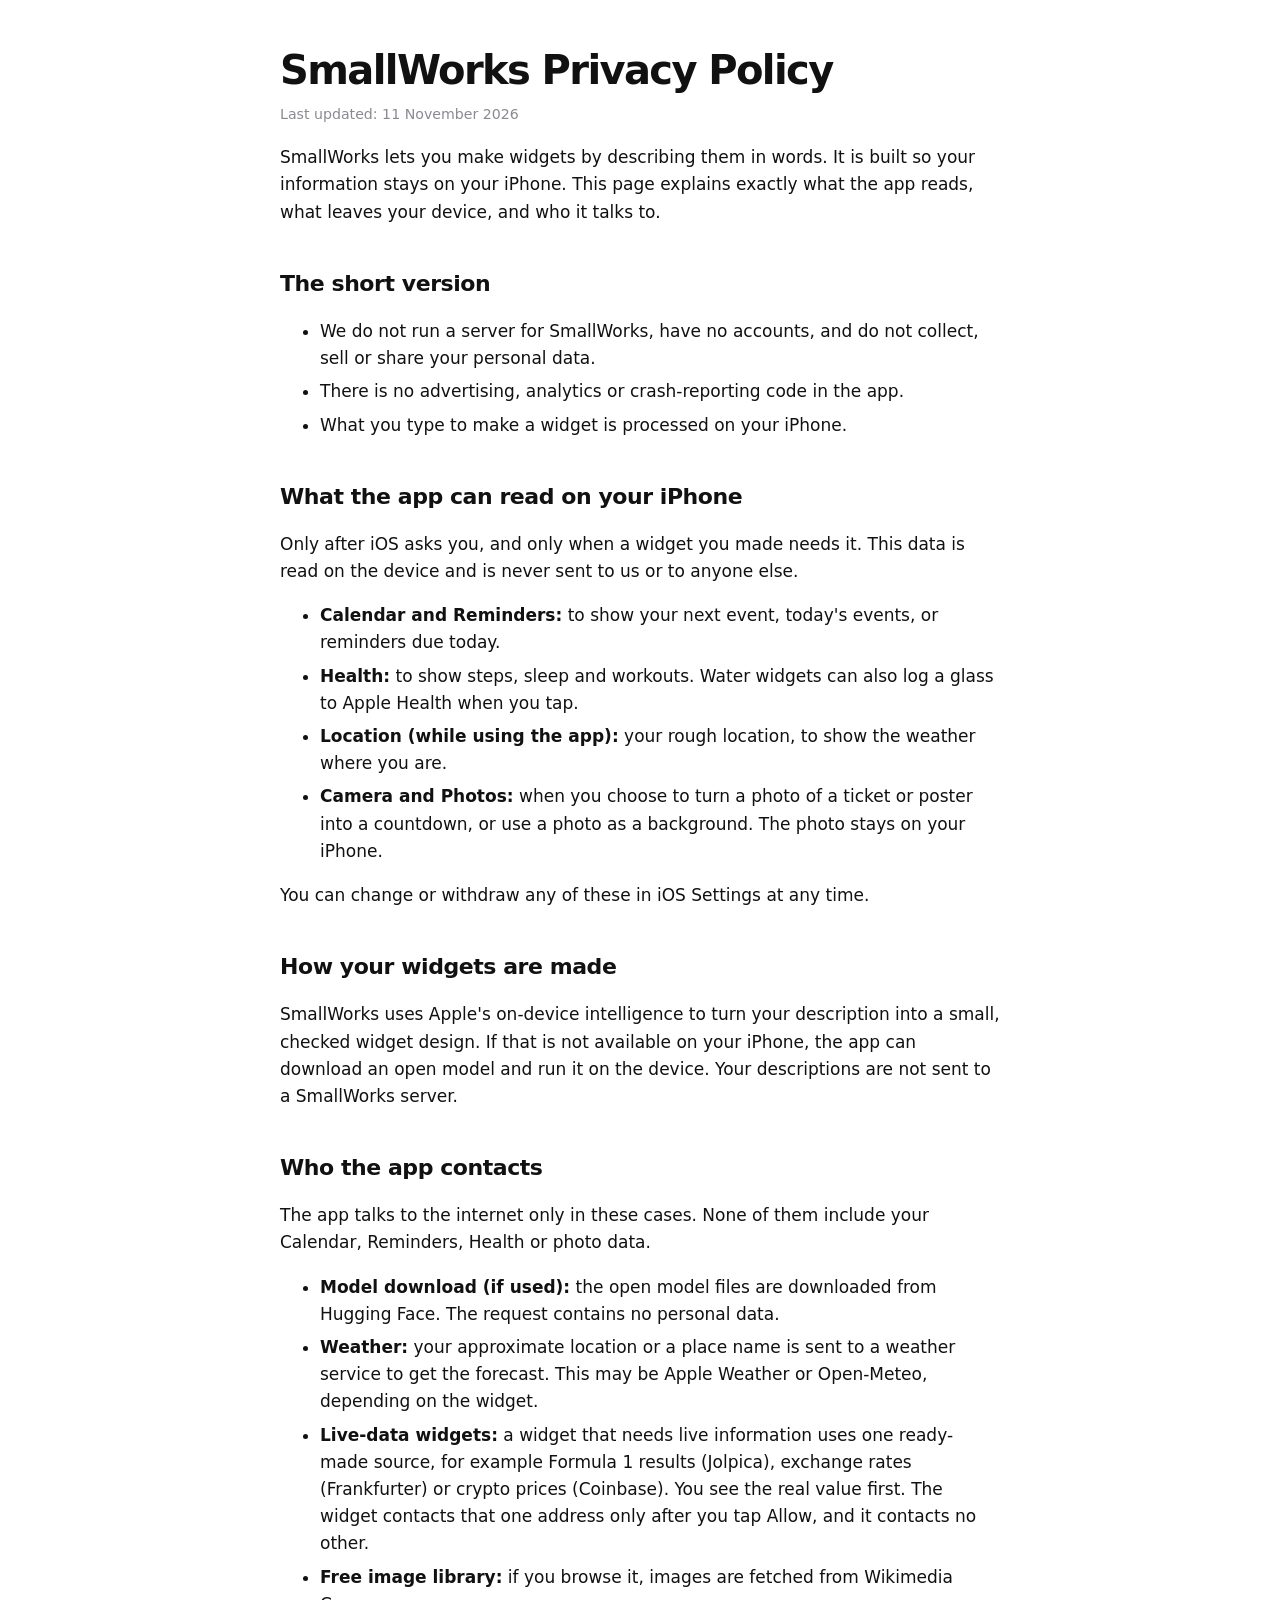
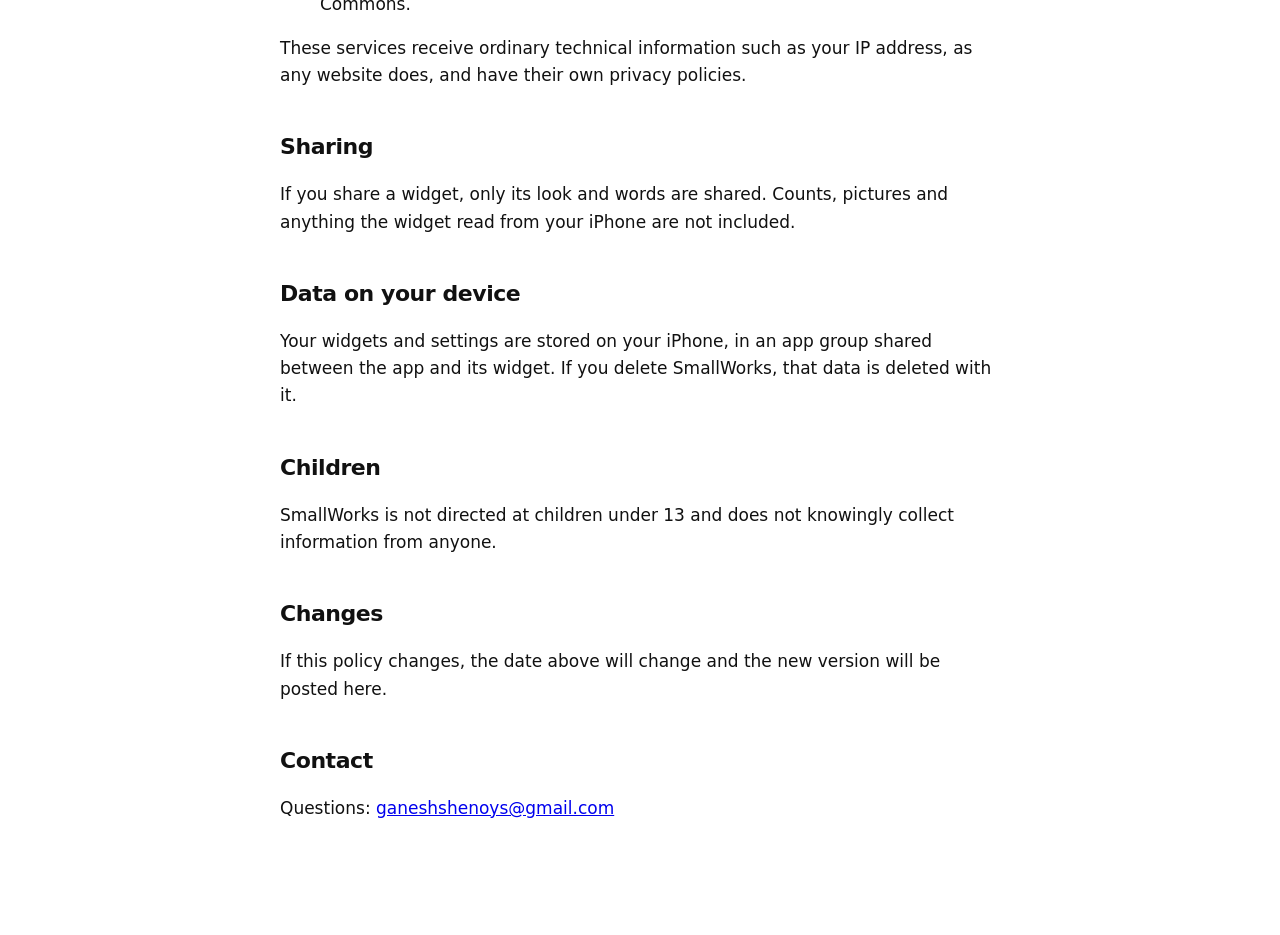
==== privacy.html @ 0c67b877 "Add SmallWorks privacy and support pages" ====
<!DOCTYPE html><html lang="en"><head><meta charset="utf-8"><meta name="viewport" content="width=device-width,initial-scale=1"><title>SmallWorks Privacy Policy</title><link rel="stylesheet" href="style.css"></head><body>
<h1>SmallWorks Privacy Policy</h1><small>Last updated: 11 November 2026</small>

<p>SmallWorks lets you make widgets by describing them in words. It is built so your information stays on your iPhone. This page explains exactly what the app reads, what leaves your device, and who it talks to.</p>

<h2>The short version</h2>
<ul><li>We do not run a server for SmallWorks, have no accounts, and do not collect, sell or share your personal data.</li>
<li>There is no advertising, analytics or crash-reporting code in the app.</li>
<li>What you type to make a widget is processed on your iPhone.</li></ul>

<h2>What the app can read on your iPhone</h2>
<p>Only after iOS asks you, and only when a widget you made needs it. This data is read on the device and is never sent to us or to anyone else.</p>
<ul><li><b>Calendar and Reminders:</b> to show your next event, today's events, or reminders due today.</li>
<li><b>Health:</b> to show steps, sleep and workouts. Water widgets can also log a glass to Apple Health when you tap.</li>
<li><b>Location (while using the app):</b> your rough location, to show the weather where you are.</li>
<li><b>Camera and Photos:</b> when you choose to turn a photo of a ticket or poster into a countdown, or use a photo as a background. The photo stays on your iPhone.</li></ul>
<p>You can change or withdraw any of these in iOS Settings at any time.</p>

<h2>How your widgets are made</h2>
<p>SmallWorks uses Apple's on-device intelligence to turn your description into a small, checked widget design. If that is not available on your iPhone, the app can download an open model and run it on the device. Your descriptions are not sent to a SmallWorks server.</p>

<h2>Who the app contacts</h2>
<p>The app talks to the internet only in these cases. None of them include your Calendar, Reminders, Health or photo data.</p>
<ul>
<li><b>Model download (if used):</b> the open model files are downloaded from Hugging Face. The request contains no personal data.</li>
<li><b>Weather:</b> your approximate location or a place name is sent to a weather service to get the forecast. This may be Apple Weather or Open-Meteo, depending on the widget.</li>
<li><b>Live-data widgets:</b> a widget that needs live information uses one ready-made source, for example Formula 1 results (Jolpica), exchange rates (Frankfurter) or crypto prices (Coinbase). You see the real value first. The widget contacts that one address only after you tap Allow, and it contacts no other.</li>
<li><b>Free image library:</b> if you browse it, images are fetched from Wikimedia Commons.</li></ul>
<p>These services receive ordinary technical information such as your IP address, as any website does, and have their own privacy policies.</p>

<h2>Sharing</h2>
<p>If you share a widget, only its look and words are shared. Counts, pictures and anything the widget read from your iPhone are not included.</p>

<h2>Data on your device</h2>
<p>Your widgets and settings are stored on your iPhone, in an app group shared between the app and its widget. If you delete SmallWorks, that data is deleted with it.</p>

<h2>Children</h2>
<p>SmallWorks is not directed at children under 13 and does not knowingly collect information from anyone.</p>

<h2>Changes</h2>
<p>If this policy changes, the date above will change and the new version will be posted here.</p>

<h2>Contact</h2>
<p>Questions: <a href="mailto:ganeshshenoys@gmail.com">ganeshshenoys@gmail.com</a></p>
</body></html>
---- style.css ----
:root{color-scheme:light dark}body{font:17px/1.6 -apple-system,"SF Pro Text",system-ui,sans-serif;max-width:720px;margin:0 auto;padding:48px 22px 96px;color:#111;background:#fff}
@media(prefers-color-scheme:dark){body{color:#eee;background:#0b0b0f}a{color:#7DBBFF}}
h1{font-size:40px;letter-spacing:-.04em;line-height:1.1;margin:0 0 8px}h2{font-size:22px;letter-spacing:-.02em;margin:40px 0 8px}small{color:#8a8a93}
li{margin:6px 0}code{background:rgba(127,127,127,.18);padding:1px 6px;border-radius:6px}
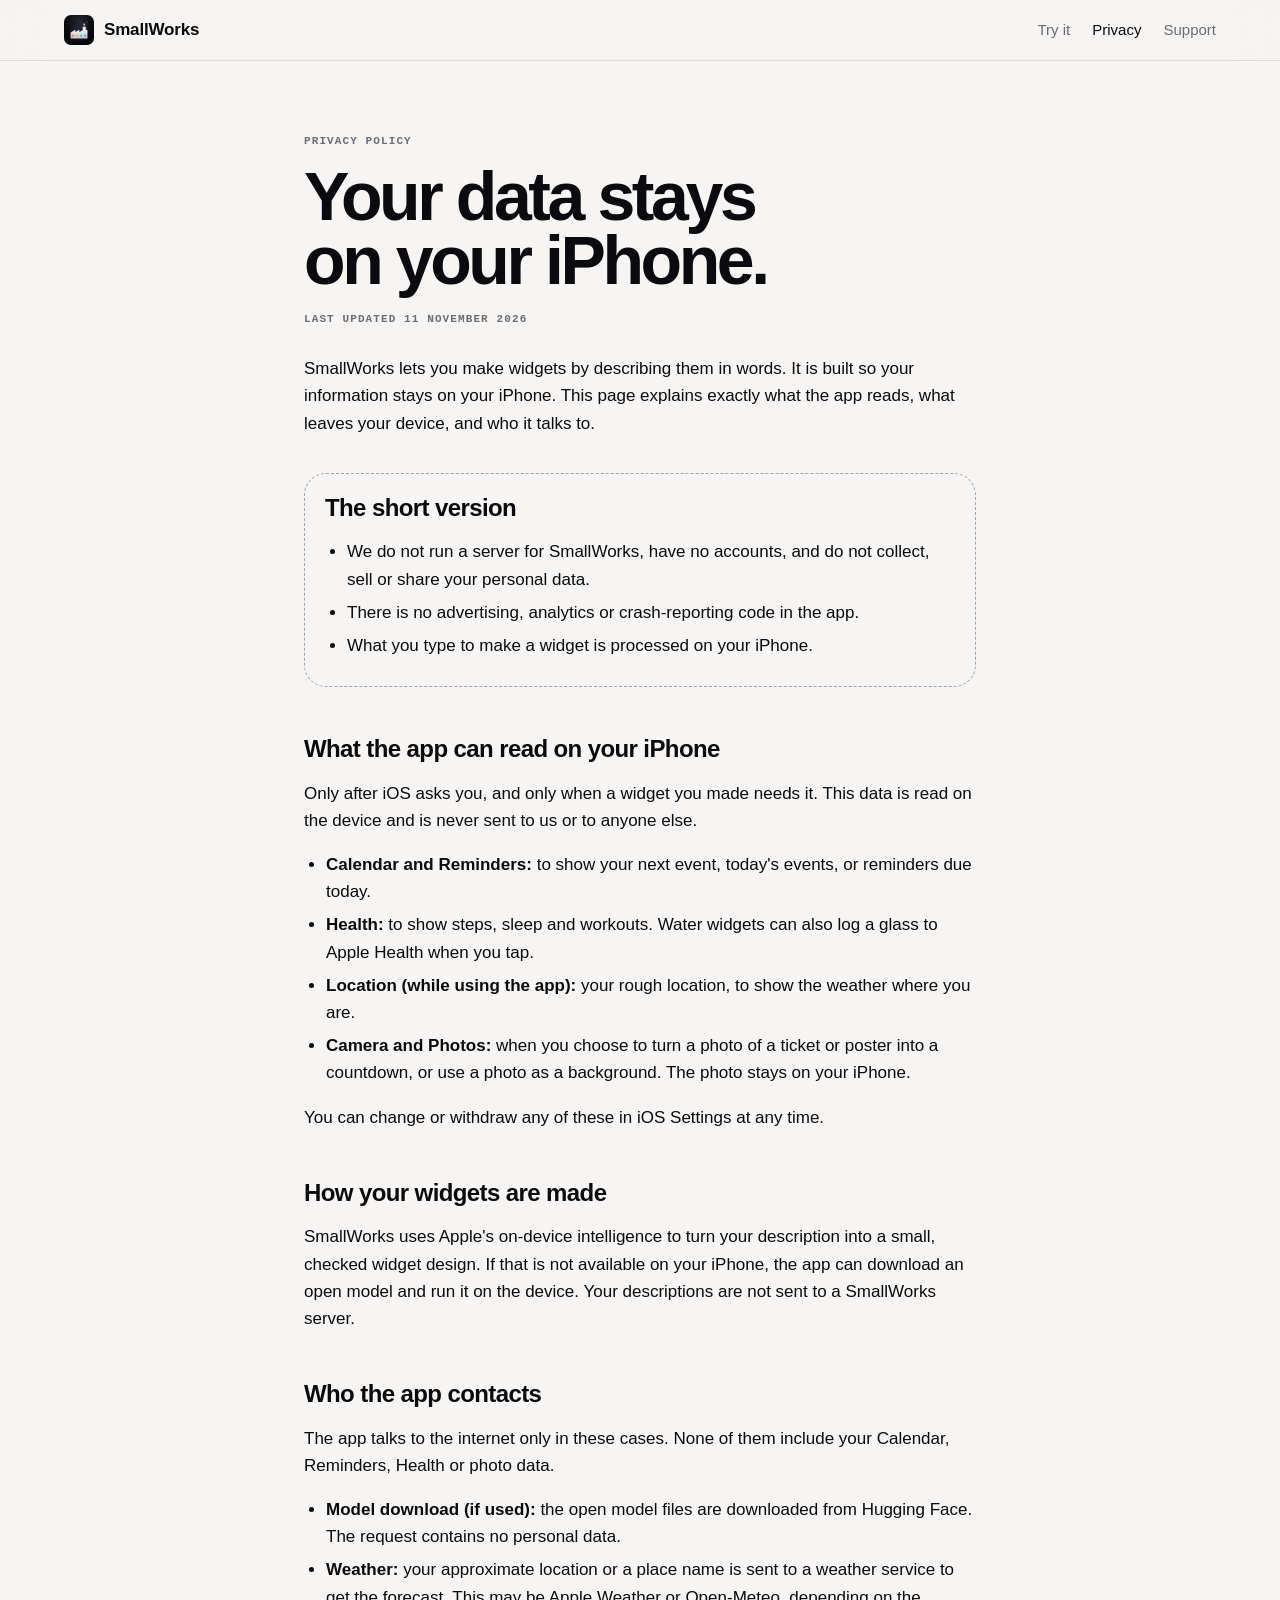
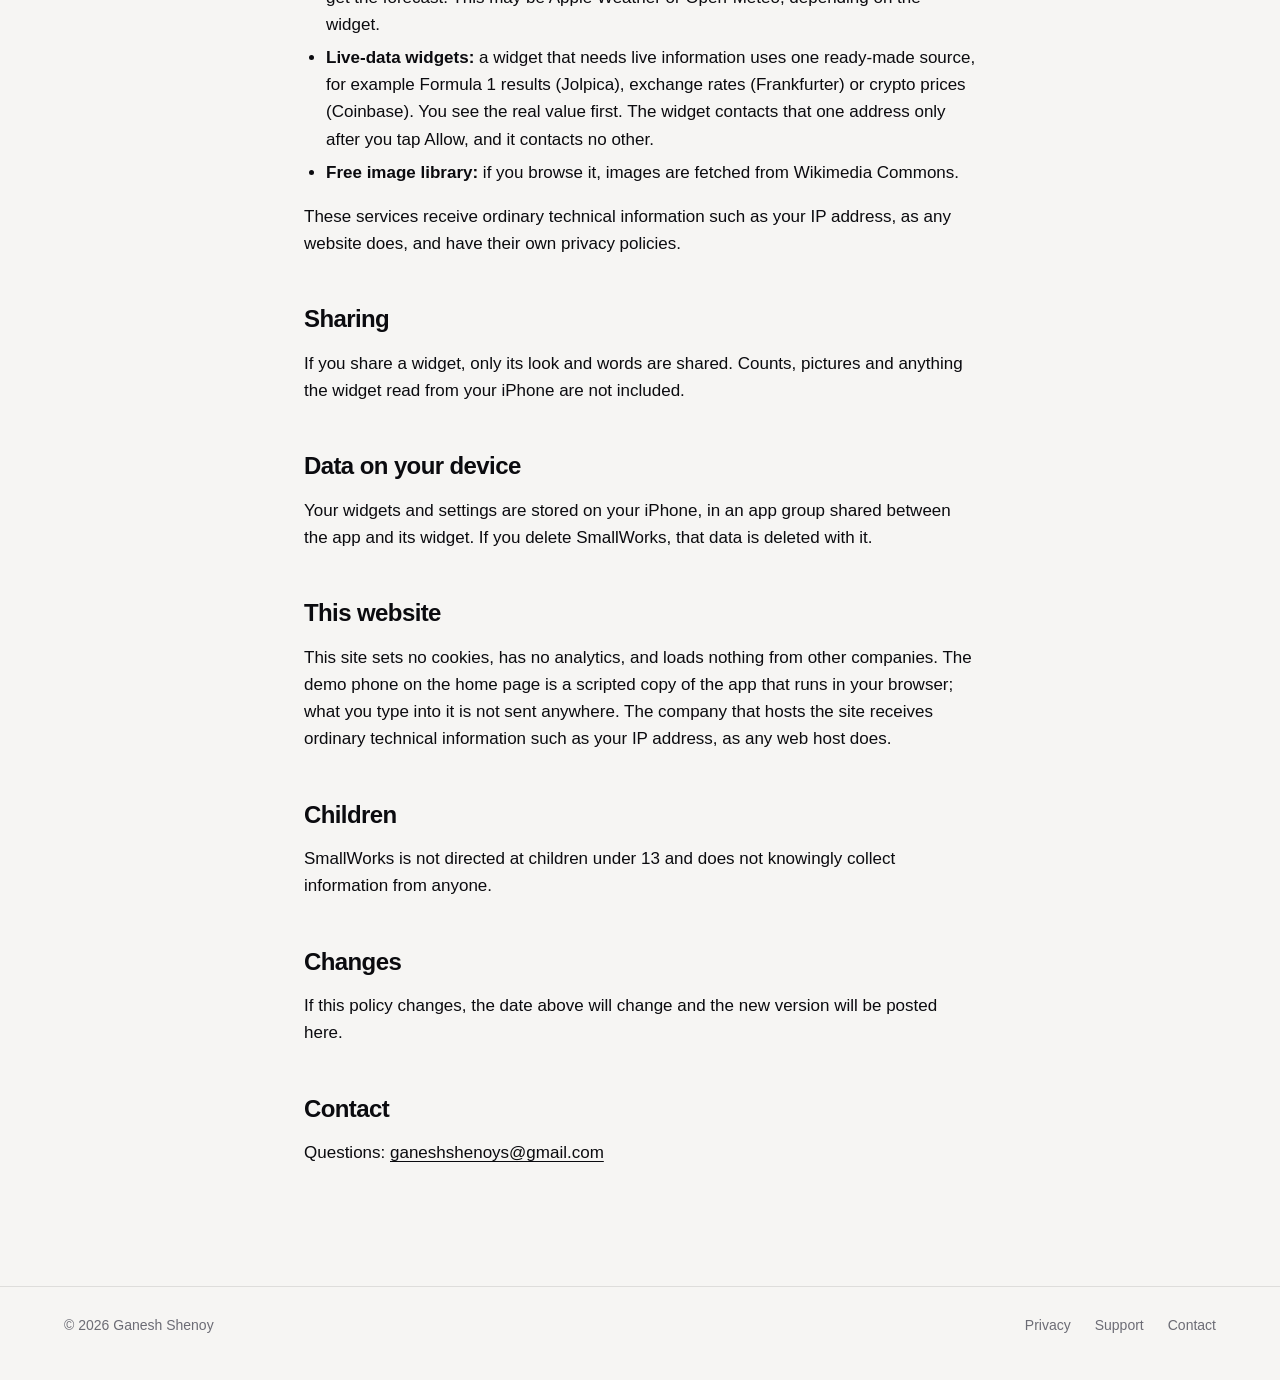
==== commit 2c72cb46: "Add SmallWorks home page with interactive demo Replace the bare privacy and support pages with a ful" ====
--- a/privacy.html
+++ b/privacy.html
@@ -1,45 +1,91 @@
-<!DOCTYPE html><html lang="en"><head><meta charset="utf-8"><meta name="viewport" content="width=device-width,initial-scale=1"><title>SmallWorks Privacy Policy</title><link rel="stylesheet" href="style.css"></head><body>
-<h1>SmallWorks Privacy Policy</h1><small>Last updated: 11 November 2026</small>
+<!DOCTYPE html>
+<html lang="en">
+<head>
+<meta charset="utf-8">
+<meta name="viewport" content="width=device-width, initial-scale=1">
+<title>Privacy Policy · SmallWorks</title>
+<meta name="description" content="What SmallWorks reads on your iPhone, what leaves it, and who the app talks to.">
+<link rel="icon" href="assets/icon-64.png">
+<link rel="stylesheet" href="styles.css">
+</head>
+<body>
 
-<p>SmallWorks lets you make widgets by describing them in words. It is built so your information stays on your iPhone. This page explains exactly what the app reads, what leaves your device, and who it talks to.</p>
+<header class="nav">
+  <div class="wrap">
+    <a class="brand" href="./"><img src="assets/icon-64.png" alt="" width="30" height="30">SmallWorks</a>
+    <nav aria-label="Site">
+      <a href="./#try">Try it</a>
+      <a href="privacy.html" aria-current="page">Privacy</a>
+      <a href="support.html">Support</a>
+    </nav>
+  </div>
+</header>
 
-<h2>The short version</h2>
-<ul><li>We do not run a server for SmallWorks, have no accounts, and do not collect, sell or share your personal data.</li>
-<li>There is no advertising, analytics or crash-reporting code in the app.</li>
-<li>What you type to make a widget is processed on your iPhone.</li></ul>
+<main class="doc">
+  <div class="label">Privacy policy</div>
+  <h1 style="margin-top:14px">Your data stays on your iPhone.</h1>
+  <span class="label updated">Last updated 11 November 2026</span>
 
-<h2>What the app can read on your iPhone</h2>
-<p>Only after iOS asks you, and only when a widget you made needs it. This data is read on the device and is never sent to us or to anyone else.</p>
-<ul><li><b>Calendar and Reminders:</b> to show your next event, today's events, or reminders due today.</li>
-<li><b>Health:</b> to show steps, sleep and workouts. Water widgets can also log a glass to Apple Health when you tap.</li>
-<li><b>Location (while using the app):</b> your rough location, to show the weather where you are.</li>
-<li><b>Camera and Photos:</b> when you choose to turn a photo of a ticket or poster into a countdown, or use a photo as a background. The photo stays on your iPhone.</li></ul>
-<p>You can change or withdraw any of these in iOS Settings at any time.</p>
+  <p style="margin-top:28px">SmallWorks lets you make widgets by describing them in words. It is built so your information stays on your iPhone. This page explains exactly what the app reads, what leaves your device, and who it talks to.</p>
 
-<h2>How your widgets are made</h2>
-<p>SmallWorks uses Apple's on-device intelligence to turn your description into a small, checked widget design. If that is not available on your iPhone, the app can download an open model and run it on the device. Your descriptions are not sent to a SmallWorks server.</p>
+  <div class="short">
+    <h2>The short version</h2>
+    <ul>
+      <li>We do not run a server for SmallWorks, have no accounts, and do not collect, sell or share your personal data.</li>
+      <li>There is no advertising, analytics or crash-reporting code in the app.</li>
+      <li>What you type to make a widget is processed on your iPhone.</li>
+    </ul>
+  </div>
 
-<h2>Who the app contacts</h2>
-<p>The app talks to the internet only in these cases. None of them include your Calendar, Reminders, Health or photo data.</p>
-<ul>
-<li><b>Model download (if used):</b> the open model files are downloaded from Hugging Face. The request contains no personal data.</li>
-<li><b>Weather:</b> your approximate location or a place name is sent to a weather service to get the forecast. This may be Apple Weather or Open-Meteo, depending on the widget.</li>
-<li><b>Live-data widgets:</b> a widget that needs live information uses one ready-made source, for example Formula 1 results (Jolpica), exchange rates (Frankfurter) or crypto prices (Coinbase). You see the real value first. The widget contacts that one address only after you tap Allow, and it contacts no other.</li>
-<li><b>Free image library:</b> if you browse it, images are fetched from Wikimedia Commons.</li></ul>
-<p>These services receive ordinary technical information such as your IP address, as any website does, and have their own privacy policies.</p>
+  <h2>What the app can read on your iPhone</h2>
+  <p>Only after iOS asks you, and only when a widget you made needs it. This data is read on the device and is never sent to us or to anyone else.</p>
+  <ul>
+    <li><b>Calendar and Reminders:</b> to show your next event, today's events, or reminders due today.</li>
+    <li><b>Health:</b> to show steps, sleep and workouts. Water widgets can also log a glass to Apple Health when you tap.</li>
+    <li><b>Location (while using the app):</b> your rough location, to show the weather where you are.</li>
+    <li><b>Camera and Photos:</b> when you choose to turn a photo of a ticket or poster into a countdown, or use a photo as a background. The photo stays on your iPhone.</li>
+  </ul>
+  <p>You can change or withdraw any of these in iOS Settings at any time.</p>
 
-<h2>Sharing</h2>
-<p>If you share a widget, only its look and words are shared. Counts, pictures and anything the widget read from your iPhone are not included.</p>
+  <h2>How your widgets are made</h2>
+  <p>SmallWorks uses Apple's on-device intelligence to turn your description into a small, checked widget design. If that is not available on your iPhone, the app can download an open model and run it on the device. Your descriptions are not sent to a SmallWorks server.</p>
 
-<h2>Data on your device</h2>
-<p>Your widgets and settings are stored on your iPhone, in an app group shared between the app and its widget. If you delete SmallWorks, that data is deleted with it.</p>
+  <h2>Who the app contacts</h2>
+  <p>The app talks to the internet only in these cases. None of them include your Calendar, Reminders, Health or photo data.</p>
+  <ul>
+    <li><b>Model download (if used):</b> the open model files are downloaded from Hugging Face. The request contains no personal data.</li>
+    <li><b>Weather:</b> your approximate location or a place name is sent to a weather service to get the forecast. This may be Apple Weather or Open-Meteo, depending on the widget.</li>
+    <li><b>Live-data widgets:</b> a widget that needs live information uses one ready-made source, for example Formula 1 results (Jolpica), exchange rates (Frankfurter) or crypto prices (Coinbase). You see the real value first. The widget contacts that one address only after you tap Allow, and it contacts no other.</li>
+    <li><b>Free image library:</b> if you browse it, images are fetched from Wikimedia Commons.</li>
+  </ul>
+  <p>These services receive ordinary technical information such as your IP address, as any website does, and have their own privacy policies.</p>
 
-<h2>Children</h2>
-<p>SmallWorks is not directed at children under 13 and does not knowingly collect information from anyone.</p>
+  <h2>Sharing</h2>
+  <p>If you share a widget, only its look and words are shared. Counts, pictures and anything the widget read from your iPhone are not included.</p>
 
-<h2>Changes</h2>
-<p>If this policy changes, the date above will change and the new version will be posted here.</p>
+  <h2>Data on your device</h2>
+  <p>Your widgets and settings are stored on your iPhone, in an app group shared between the app and its widget. If you delete SmallWorks, that data is deleted with it.</p>
 
-<h2>Contact</h2>
-<p>Questions: <a href="mailto:ganeshshenoys@gmail.com">ganeshshenoys@gmail.com</a></p>
-</body></html>
+  <h2>This website</h2>
+  <p>This site sets no cookies, has no analytics, and loads nothing from other companies. The demo phone on the home page is a scripted copy of the app that runs in your browser; what you type into it is not sent anywhere. The company that hosts the site receives ordinary technical information such as your IP address, as any web host does.</p>
+
+  <h2>Children</h2>
+  <p>SmallWorks is not directed at children under 13 and does not knowingly collect information from anyone.</p>
+
+  <h2>Changes</h2>
+  <p>If this policy changes, the date above will change and the new version will be posted here.</p>
+
+  <h2>Contact</h2>
+  <p>Questions: <a href="mailto:ganeshshenoys@gmail.com">ganeshshenoys@gmail.com</a></p>
+</main>
+
+<footer>
+  <div class="wrap">
+    <span class="grow">© 2026 Ganesh Shenoy</span>
+    <a href="privacy.html">Privacy</a>
+    <a href="support.html">Support</a>
+    <a href="mailto:ganeshshenoys@gmail.com">Contact</a>
+  </div>
+</footer>
+</body>
+</html>
--- a/styles.css
+++ b/styles.css
@@ -0,0 +1,457 @@
+/* SmallWorks site. Ink, paper and glass, like the app: colour comes from the widgets. */
+:root {
+  color-scheme: light dark;
+  --paper: #f6f5f3;
+  --ink: #0b0b0f;
+  --card: #ffffff;
+  --quiet: #6c6c75;
+  --line: rgba(11, 11, 15, 0.1);
+  --bench: #e9e8e6;
+  --dot: rgba(11, 11, 15, 0.16);
+  --sans: -apple-system, BlinkMacSystemFont, "SF Pro Display", "Inter", "Segoe UI", Roboto, "Helvetica Neue", Arial, sans-serif;
+  --round: ui-rounded, "SF Pro Rounded", -apple-system, BlinkMacSystemFont, "Inter", "Segoe UI", Roboto, sans-serif;
+  --mono: ui-monospace, "SF Mono", SFMono-Regular, Menlo, Consolas, monospace;
+  --serif: ui-serif, "New York", Georgia, "Times New Roman", serif;
+  --ease-out: cubic-bezier(0.22, 1, 0.36, 1);
+}
+@media (prefers-color-scheme: dark) {
+  :root {
+    --paper: #050506;
+    --ink: #f3f2ef;
+    --card: #19191c;
+    --quiet: #9a9aa3;
+    --line: rgba(255, 255, 255, 0.12);
+    --bench: #121214;
+    --dot: rgba(255, 255, 255, 0.16);
+  }
+}
+
+* { box-sizing: border-box; }
+[hidden] { display: none !important; }
+html { -webkit-text-size-adjust: 100%; scroll-behavior: smooth; scroll-padding-top: 76px; }
+body {
+  margin: 0;
+  background: var(--paper);
+  color: var(--ink);
+  font: 17px/1.5 var(--sans);
+  -webkit-font-smoothing: antialiased;
+}
+a { color: inherit; }
+button { font: inherit; color: inherit; background: none; border: 0; padding: 0; cursor: pointer; -webkit-tap-highlight-color: transparent; }
+svg { display: block; }
+:focus-visible { outline: 2px solid #0a84ff; outline-offset: 3px; border-radius: 6px; }
+
+.wrap { max-width: 1200px; margin: 0 auto; padding-inline: 24px; }
+.mono { font-family: var(--mono); font-size: 12px; font-weight: 600; letter-spacing: 0.02em; }
+.label { font-family: var(--mono); font-size: 11px; font-weight: 700; letter-spacing: 0.1em; text-transform: uppercase; color: var(--quiet); }
+.quiet { color: var(--quiet); }
+
+/* Nav */
+.nav {
+  position: sticky; top: 0; z-index: 50;
+  background: color-mix(in srgb, var(--paper) 82%, transparent);
+  backdrop-filter: saturate(1.4) blur(18px); -webkit-backdrop-filter: saturate(1.4) blur(18px);
+  border-bottom: 1px solid var(--line);
+}
+.nav .wrap { display: flex; align-items: center; height: 60px; gap: 24px; }
+.brand { display: flex; align-items: center; gap: 10px; font-weight: 700; letter-spacing: -0.01em; text-decoration: none; }
+.brand img { width: 30px; height: 30px; border-radius: 7px; }
+.nav nav { margin-left: auto; display: flex; gap: 22px; font-size: 15px; }
+.nav nav a { white-space: nowrap; text-decoration: none; color: var(--quiet); padding: 8px 0; }
+.nav nav a:hover, .nav nav a[aria-current] { color: var(--ink); }
+
+/* Hero */
+.hero { padding-top: 72px; }
+.hero-grid { display: grid; grid-template-columns: 1.25fr 1fr; gap: 48px; align-items: end; margin-top: 18px; }
+h1 {
+  margin: 0; font-size: clamp(58px, 10.5vw, 136px); font-weight: 800;
+  letter-spacing: -0.05em; line-height: 0.9; text-wrap: balance;
+}
+.lede { margin: 0 0 10px; font-size: clamp(18px, 1.7vw, 22px); line-height: 1.4; max-width: 30em; text-wrap: pretty; }
+
+.belt {
+  margin-top: 56px; border-radius: 36px; overflow: hidden; position: relative;
+  background-color: var(--bench);
+  background-image: radial-gradient(var(--dot) 1.1px, transparent 1.4px);
+  background-size: 16px 16px;
+  padding: 44px 0 34px;
+}
+.belt-track { display: flex; gap: 44px; width: max-content; animation: belt 70s linear infinite; padding-left: 44px; }
+.belt:hover .belt-track { animation-play-state: paused; }
+@keyframes belt { to { transform: translateX(-50%); } }
+.belt-item { display: flex; flex-direction: column; gap: 16px; align-items: flex-start; }
+.belt-item .mono { color: var(--quiet); white-space: nowrap; }
+.belt-item .mono::before { content: "“"; }
+.belt-item .mono::after { content: "”"; }
+.belt-notes { display: flex; justify-content: space-between; gap: 16px; margin-top: 12px; color: var(--quiet); font-size: 13px; }
+
+/* Sections */
+section { padding-top: 120px; }
+h2 { margin: 0; font-size: clamp(34px, 4.6vw, 56px); font-weight: 800; letter-spacing: -0.04em; line-height: 1; text-wrap: balance; }
+.body { font-size: clamp(17px, 1.5vw, 20px); line-height: 1.45; color: var(--quiet); max-width: 34em; margin: 18px 0 0; text-wrap: pretty; }
+.body b { color: var(--ink); font-weight: 600; }
+
+/* Try it */
+.try { display: grid; grid-template-columns: 372px 1fr; gap: 72px; align-items: start; }
+.try-phone { position: sticky; top: 84px; }
+.try-note { margin: 14px 0 0; text-align: center; color: var(--quiet); }
+.scenes { list-style: none; margin: 36px 0 0; padding: 0; display: grid; grid-template-columns: 1fr 1fr; column-gap: 28px; }
+.scenes button {
+  width: 100%; text-align: left; padding: 18px 30px 18px 0; position: relative;
+  border-top: 1px solid var(--line); display: block;
+}
+.scenes b { display: block; font-size: 18px; font-weight: 700; letter-spacing: -0.015em; }
+.scenes span { display: block; color: var(--quiet); font-size: 15px; line-height: 1.4; margin-top: 3px; }
+.scenes svg { position: absolute; right: 2px; top: 22px; width: 16px; height: 16px; color: var(--quiet); transition: transform 0.2s var(--ease-out), color 0.2s; }
+.scenes button:hover svg, .scenes button.playing svg { transform: translate(2px, -2px); color: var(--ink); }
+.scenes button.playing b::after {
+  content: ""; display: inline-block; width: 7px; height: 7px; border-radius: 50%; background: #30d158;
+  margin-left: 8px; vertical-align: middle; animation: blink 1s ease-in-out infinite;
+}
+@keyframes blink { 50% { opacity: 0.25; } }
+.pill {
+  display: inline-flex; align-items: center; height: 38px; padding: 0 16px; border-radius: 99px;
+  border: 1px solid var(--line); font-size: 14px; font-weight: 600; background: var(--card);
+}
+.try-foot { display: flex; justify-content: flex-end; margin-top: 22px; }
+
+/* Spec */
+.split { display: grid; grid-template-columns: 1fr 1fr; gap: 64px; align-items: center; }
+.bench {
+  border-radius: 36px; padding: 44px 28px;
+  background-color: var(--bench);
+  background-image: radial-gradient(var(--dot) 1.1px, transparent 1.4px);
+  background-size: 16px 16px;
+  display: flex; flex-direction: column; align-items: center; gap: 22px;
+}
+.spec {
+  font-family: var(--mono); font-size: 13px; font-weight: 500; line-height: 1.55;
+  border: 1.5px dashed color-mix(in srgb, var(--quiet) 60%, transparent); border-radius: 22px;
+  padding: 14px 18px; background: var(--paper);
+}
+.spec .label { display: block; margin-bottom: 6px; }
+.spec div { display: flex; }
+.spec dt, .spec .k { width: 84px; color: var(--quiet); flex: none; }
+.arrow-down { width: 2px; height: 26px; background: repeating-linear-gradient(var(--quiet) 0 5px, transparent 5px 9px); }
+.chip-brain {
+  display: inline-flex; align-items: center; gap: 7px; height: 28px; padding: 0 11px; border-radius: 99px;
+  background: color-mix(in srgb, var(--ink) 7%, transparent); font-family: var(--mono); font-size: 11px; font-weight: 700;
+}
+.chip-brain::before { content: ""; width: 7px; height: 7px; border-radius: 50%; background: #30d158; }
+.brains { display: flex; flex-wrap: wrap; gap: 8px; margin-top: 22px; }
+
+/* Promises */
+.promises { list-style: none; padding: 0; margin: 28px 0 0; }
+.promises li { display: flex; gap: 14px; align-items: baseline; padding: 14px 0; border-top: 1px solid var(--line); font-size: 17px; }
+.promises li::before {
+  content: ""; flex: none; width: 22px; height: 22px; border-radius: 50%; background-color: #0b0b0f; transform: translateY(5px);
+  box-shadow: 0 0 0 1px var(--line);
+  background-image: url("data:image/svg+xml,%3Csvg xmlns='http://www.w3.org/2000/svg' viewBox='0 0 24 24' fill='none' stroke='%23fff' stroke-width='3.2' stroke-linecap='round' stroke-linejoin='round'%3E%3Cpath d='M6.5 12.5l3.5 3.5 7.5-8'/%3E%3C/svg%3E");
+  background-size: 100%;
+}
+.wire { display: flex; align-items: center; gap: 8px; width: 100%; max-width: 380px; }
+.wire-box { width: 52px; height: 52px; border-radius: 16px; background: color-mix(in srgb, var(--ink) 9%, transparent); display: grid; place-items: center; color: var(--quiet); flex: none; }
+.wire-box svg { width: 22px; height: 22px; }
+.wire-line { flex: 1; height: 2px; background: repeating-linear-gradient(90deg, var(--quiet) 0 5px, transparent 5px 9px); min-width: 16px; }
+.wire-host { display: inline-flex; align-items: center; gap: 6px; height: 40px; padding: 0 14px; border-radius: 99px; background: #0b0b0f; color: #fff; font-family: var(--mono); font-size: 11px; font-weight: 700; flex: none; }
+.wire-host svg { width: 14px; height: 14px; }
+.wire-x { width: 24px; height: 24px; border-radius: 50%; background: #ff3b30; color: #fff; display: grid; place-items: center; flex: none; }
+.wire-x svg { width: 12px; height: 12px; }
+.wire-cap { color: var(--quiet); margin: -8px 0 6px; text-align: center; }
+
+/* Everywhere cards */
+.cards { display: grid; grid-template-columns: repeat(3, 1fr); gap: 20px; margin-top: 44px; }
+.card { border-radius: 32px; background: var(--bench); padding: 28px 24px 24px; display: flex; flex-direction: column; min-height: 330px; }
+.card-art { flex: 1; display: grid; place-items: center; padding-bottom: 22px; }
+.card h3 { margin: 0; font-size: 18px; font-weight: 700; letter-spacing: -0.015em; }
+.card p { margin: 4px 0 0; color: var(--quiet); font-size: 15px; line-height: 1.4; }
+.lock-mini { width: 210px; border-radius: 30px; padding: 22px 16px 18px; color: #fff; text-align: center; background: linear-gradient(160deg, #31456e, #7a5a86 60%, #d48a6a); font-family: var(--round); }
+.lock-mini .d { font-size: 13px; font-weight: 600; opacity: 0.9; }
+.lock-mini .t { font-size: 62px; font-weight: 700; line-height: 1; letter-spacing: -0.03em; }
+.acc { margin-top: 12px; display: flex; gap: 8px; text-align: left; }
+.acc > div { flex: 1; border-radius: 14px; background: rgba(255, 255, 255, 0.2); padding: 8px 10px; font-size: 11px; font-weight: 700; line-height: 1.25; }
+.acc b { display: block; font-size: 19px; font-weight: 700; }
+.island { display: flex; align-items: center; gap: 10px; background: #000; color: #fff; border-radius: 99px; height: 44px; padding: 0 16px 0 14px; font-family: var(--round); font-weight: 700; font-size: 15px; min-width: 220px; }
+.island svg { width: 16px; height: 16px; color: #0a84ff; }
+.island span:last-child { margin-left: auto; color: #0a84ff; font-variant-numeric: tabular-nums; }
+.controls { display: flex; gap: 14px; }
+.control { width: 78px; height: 78px; border-radius: 50%; background: color-mix(in srgb, var(--ink) 10%, transparent); display: grid; place-items: center; }
+.control svg { width: 30px; height: 30px; }
+.control.on { background: #0a84ff; color: #fff; }
+
+/* CTA + footer */
+.cta { text-align: center; padding-bottom: 20px; }
+.cta img { width: 96px; height: 96px; border-radius: 22px; box-shadow: 0 18px 40px -16px rgba(0, 0, 0, 0.5); margin: 0 auto 28px; display: block; }
+.cta .body { margin-left: auto; margin-right: auto; }
+.btn { display: inline-flex; align-items: center; justify-content: center; height: 56px; padding: 0 28px; border-radius: 99px; background: var(--ink); color: var(--paper); font-weight: 700; text-decoration: none; margin-top: 28px; }
+.btn.soon { background: transparent; color: var(--ink); border: 1.5px dashed color-mix(in srgb, var(--quiet) 70%, transparent); }
+footer { margin-top: 120px; border-top: 1px solid var(--line); padding: 28px 0 44px; font-size: 14px; color: var(--quiet); }
+footer .wrap { display: flex; flex-wrap: wrap; gap: 10px 24px; }
+footer a { text-decoration: none; }
+footer a:hover { color: var(--ink); }
+footer .grow { margin-right: auto; }
+.fine { max-width: 1200px; margin: 14px auto 0; padding: 0 24px; font-size: 13px; }
+
+/* Text pages */
+.doc { max-width: 720px; margin: 0 auto; padding: 72px 24px 0; }
+.doc h1 { font-size: clamp(42px, 7vw, 68px); line-height: 0.95; }
+.doc h2 { font-size: 24px; letter-spacing: -0.025em; line-height: 1.15; margin: 48px 0 10px; }
+.doc p, .doc li { line-height: 1.6; }
+.doc li { margin: 6px 0; }
+.doc ul { padding-left: 22px; }
+.doc a { text-underline-offset: 3px; }
+.doc .updated { display: block; margin-top: 18px; }
+.doc .short { border: 1.5px dashed color-mix(in srgb, var(--quiet) 60%, transparent); border-radius: 22px; padding: 6px 20px 10px; margin-top: 36px; }
+.doc .short h2 { margin-top: 14px; }
+.faq { border-top: 1px solid var(--line); padding: 18px 0; }
+.faq b { display: block; font-size: 18px; letter-spacing: -0.015em; margin-bottom: 4px; }
+.faq p { margin: 0; color: var(--quiet); }
+
+/* ---------- Widgets (sizes in --u so one widget draws at any scale) ---------- */
+.w {
+  --u: 1.4px; --a: #0a84ff; --bg: #fff; --fg: #0b0b0f; --mut: #8a8a93; --h: var(--a); --m: var(--a);
+  position: relative; flex: none; overflow: hidden; display: flex; flex-direction: column; text-align: left;
+  width: calc(var(--u) * 100); height: calc(var(--u) * 100);
+  border-radius: calc(var(--u) * 17); padding: calc(var(--u) * 11);
+  background: var(--bg); color: var(--fg); font-family: var(--round);
+  box-shadow: 0 1px 2px rgba(0, 0, 0, 0.05), 0 calc(var(--u) * 8) calc(var(--u) * 20) calc(var(--u) * -10) rgba(0, 0, 0, 0.28);
+  transition: background 0.35s, width 0.4s var(--ease-out), height 0.4s var(--ease-out);
+}
+.w.sz-medium, .w.sz-large { width: calc(var(--u) * 200 + var(--gap, 12px)); }
+.w.sz-large { height: calc(var(--u) * 200 + var(--gap, 12px)); }
+.w { --cut: #fff; }
+.w.s-tinted { --bg: color-mix(in srgb, var(--a) 13%, #fff); --cut: color-mix(in srgb, var(--a) 13%, #fff); }
+.w.s-graphite { --cut: #232326; } .w.s-night { --cut: #1b1118; } .w.s-sky { --cut: var(--a); } .w.s-paper { --cut: #faf6ee; }
+.belt .w { --u: 1.55px; } .bench .w { --u: 1.5px; }
+@media (max-width: 620px) { .belt .w { --u: 1.3px; } .bench .w { --u: 1.2px; } }
+.w.s-paper { --bg: #faf6ee; }
+.w.s-graphite { --bg: linear-gradient(#2d2d31, #151517); --fg: #fff; --mut: rgba(255, 255, 255, 0.55); }
+.w.s-night { --bg: linear-gradient(color-mix(in srgb, var(--a) 26%, #120c12), color-mix(in srgb, var(--a) 14%, #0c080c)); --fg: #fff; --mut: rgba(255, 255, 255, 0.55); --h: color-mix(in srgb, var(--a) 72%, #fff); --m: color-mix(in srgb, var(--a) 72%, #fff); }
+.w.s-sky { --bg: linear-gradient(color-mix(in srgb, var(--a) 78%, #fff), var(--a)); --fg: #fff; --mut: rgba(255, 255, 255, 0.82); --h: #fff; --m: #fff; }
+.w-head { display: flex; align-items: center; gap: calc(var(--u) * 4.5); color: var(--h); font-weight: 700; font-size: calc(var(--u) * 11.5); position: relative; white-space: nowrap; }
+.w-head svg { width: calc(var(--u) * 13); height: calc(var(--u) * 13); flex: none; }
+.w-date { margin-left: auto; color: var(--mut); font-weight: 600; font-size: calc(var(--u) * 10); display: none; }
+.w-body { margin-top: auto; display: flex; align-items: baseline; gap: calc(var(--u) * 4); position: relative; }
+.w-num { font-size: calc(var(--u) * 31); font-weight: 600; letter-spacing: -0.02em; line-height: 1; font-variant-numeric: tabular-nums; }
+.w-num.long { font-size: calc(var(--u) * 21); }
+.w-unit { font-size: calc(var(--u) * 12.5); color: var(--mut); font-weight: 500; }
+.w-cap { font-size: calc(var(--u) * 10); font-weight: 600; color: var(--mut); margin-top: calc(var(--u) * 3); position: relative; }
+.w-bar { height: calc(var(--u) * 4); border-radius: 99px; background: color-mix(in srgb, var(--m) 20%, transparent); margin-top: calc(var(--u) * 8); position: relative; }
+.w-bar i { display: block; height: 100%; width: var(--p, 50%); background: var(--m); border-radius: inherit; transition: width 0.5s var(--ease-out); }
+.w-dots { display: flex; gap: calc(var(--u) * 2.5); margin-top: calc(var(--u) * 8); }
+.w-dots i { flex: 1; max-width: calc(var(--u) * 12); aspect-ratio: 1; border-radius: 50%; background: var(--m); }
+.w-dots i.off { opacity: 0.22; }
+.w-row { display: none; justify-content: space-between; margin-top: calc(var(--u) * 5); color: var(--mut); font-size: calc(var(--u) * 10); font-weight: 600; }
+.w.sz-medium .w-date, .w.sz-large .w-date { display: block; }
+.w.sz-medium .w-row, .w.sz-large .w-row { display: flex; }
+.w.sz-large .w-num { font-size: calc(var(--u) * 58); }
+.w.sz-large .w-unit { font-size: calc(var(--u) * 18); }
+.w-plus {
+  position: absolute; top: calc(var(--u) * 8); right: calc(var(--u) * 8); width: calc(var(--u) * 21); height: calc(var(--u) * 21);
+  border-radius: 50%; background: var(--a); color: #fff; display: grid; place-items: center; z-index: 2;
+  transition: transform 0.15s var(--ease-out);
+}
+.w.s-sky .w-plus { background: #fff; color: var(--a); }
+.w-plus svg { width: 55%; height: 55%; }
+.w-plus:active { transform: scale(0.88); }
+.w-fill { position: absolute; left: 0; right: 0; bottom: 0; height: var(--p, 50%); background: var(--a); transition: height 0.6s var(--ease-out); }
+.w.has-fill .w-body, .w.has-fill .w-cap { color: #fff; }
+.w.has-fill .w-unit { color: rgba(255, 255, 255, 0.85); }
+.w-note { margin-top: auto; font-family: var(--serif); font-size: calc(var(--u) * 13); line-height: 1.22; font-weight: 500; }
+.w.bump .w-num { animation: bump 0.32s var(--ease-out); }
+@keyframes bump { 40% { transform: translateY(calc(var(--u) * -3)) scale(1.08); } }
+
+/* ---------- Phone ---------- */
+.phone {
+  --paper: #f6f5f3; --ink: #0b0b0f; --card: #fff; --quiet: #85858e; --line: rgba(11, 11, 15, 0.09); --bench: #e6e5e3; --dot: rgba(11, 11, 15, 0.16);
+  width: 350px; height: 734px; margin: 0 auto; padding: 10px; border-radius: 56px; background: #0b0b0f;
+  box-shadow: 0 0 0 1.5px #2c2c31 inset, 0 40px 70px -30px rgba(0, 0, 0, 0.5), 0 12px 24px -12px rgba(0, 0, 0, 0.3);
+  position: relative; color: var(--ink); font: 14px/1.3 var(--sans); user-select: none; -webkit-user-select: none;
+}
+.screen { position: relative; width: 100%; height: 100%; border-radius: 46px; overflow: hidden; background: var(--paper); isolation: isolate; }
+.island-hw { position: absolute; top: 11px; left: 50%; width: 92px; height: 27px; margin-left: -46px; border-radius: 99px; background: #000; z-index: 40; }
+.status { position: absolute; top: 0; left: 0; right: 0; height: 50px; z-index: 39; display: flex; align-items: center; justify-content: space-between; padding: 4px 28px 0 34px; font-weight: 700; font-size: 15px; pointer-events: none; transition: color 0.3s; }
+.status svg { height: 12px; width: auto; }
+.screen.light-status .status { color: #fff; }
+
+.scr { position: absolute; inset: 0; background: var(--paper); display: flex; flex-direction: column; transition: transform 0.45s var(--ease-out), opacity 0.3s; }
+.scr.push { transform: translateX(102%); z-index: 10; box-shadow: -20px 0 40px -20px rgba(0, 0, 0, 0.2); }
+.scr.push.on { transform: none; }
+.scr.fade { opacity: 0; pointer-events: none; z-index: 20; }
+.scr.fade.on { opacity: 1; pointer-events: auto; }
+#s-home { background: linear-gradient(#cfe0f3 0, var(--paper) 230px); transition: transform 0.45s var(--ease-out), filter 0.45s, border-radius 0.45s; transform-origin: 50% 0; }
+.screen.sheet-open #s-home { transform: scale(0.94) translateY(12px); border-radius: 30px; filter: brightness(0.78); }
+.scroll { flex: 1; overflow-y: auto; overscroll-behavior: contain; scrollbar-width: none; padding: 54px 16px 0; }
+.scroll::-webkit-scrollbar { display: none; }
+
+.round-btn { width: 36px; height: 36px; border-radius: 50%; display: grid; place-items: center; background: rgba(255, 255, 255, 0.72); box-shadow: 0 0 0 1px rgba(11, 11, 15, 0.06), 0 6px 14px -8px rgba(0, 0, 0, 0.3); flex: none; transition: transform 0.15s var(--ease-out); }
+.round-btn svg { width: 17px; height: 17px; }
+.round-btn.inked { background: var(--ink); color: #fff; }
+.round-btn:active, .ph-chip:active, .ink-btn:active, .composer:active { transform: scale(0.96); }
+.ph-title { margin: 6px 0 0; font-size: 27px; font-weight: 800; letter-spacing: -0.03em; line-height: 1.02; }
+.ph-sub { margin: 7px 0 12px; font-size: 12.5px; color: var(--quiet); }
+.home-top { display: flex; justify-content: flex-end; }
+.grid { display: grid; grid-template-columns: 1fr 1fr; gap: 12px; padding-bottom: 150px; }
+.grid .w { --u: 1.43px; cursor: pointer; }
+.grid .w.sz-medium, .grid .w.sz-large { grid-column: span 2; }
+.grid .w.new { animation: pop 0.55s var(--ease-out); }
+@keyframes pop { from { transform: scale(0.6); opacity: 0; } }
+
+.bottom { position: absolute; left: 0; right: 0; bottom: 0; padding: 26px 0 22px; background: linear-gradient(transparent, var(--paper) 38%); z-index: 5; }
+.chips { display: flex; gap: 6px; overflow-x: auto; padding: 0 14px 8px; scrollbar-width: none; }
+.chips::-webkit-scrollbar { display: none; }
+.ph-chip { flex: none; height: 30px; padding: 0 12px; border-radius: 99px; font-size: 12.5px; font-weight: 600; background: rgba(255, 255, 255, 0.8); box-shadow: 0 0 0 1px rgba(11, 11, 15, 0.07), 0 4px 10px -6px rgba(0, 0, 0, 0.25); display: inline-flex; align-items: center; gap: 6px; transition: transform 0.15s var(--ease-out); white-space: nowrap; }
+.ph-chip svg { width: 13px; height: 13px; }
+.composer { display: flex; align-items: center; gap: 9px; margin: 0 14px; height: 48px; padding: 0 7px 0 15px; border-radius: 99px; background: rgba(255, 255, 255, 0.82); box-shadow: 0 0 0 1px rgba(11, 11, 15, 0.07), 0 10px 24px -12px rgba(0, 0, 0, 0.35); width: calc(100% - 28px); text-align: left; transition: transform 0.15s var(--ease-out); }
+.composer > svg { width: 16px; height: 16px; flex: none; }
+.composer span, .composer input { flex: 1; min-width: 0; color: var(--quiet); font-size: 14px; }
+.composer input { border: 0; background: none; outline: 0; font: inherit; color: var(--ink); font-size: 16px; transform: scale(0.875); transform-origin: 0 50%; }
+.composer input::placeholder { color: var(--quiet); }
+.composer i { width: 34px; height: 34px; border-radius: 50%; display: grid; place-items: center; flex: none; }
+.composer i svg { width: 16px; height: 16px; }
+.composer .send { background: var(--ink); color: #fff; }
+
+/* Sheet */
+.sheet { position: absolute; left: 0; right: 0; top: 46px; bottom: 0; z-index: 30; background: var(--paper); border-radius: 34px 34px 0 0; transform: translateY(105%); transition: transform 0.5s var(--ease-out); display: flex; flex-direction: column; box-shadow: 0 -10px 40px -10px rgba(0, 0, 0, 0.3); }
+.sheet.on { transform: none; }
+.sheet-bar { display: flex; justify-content: space-between; padding: 14px 16px 0; }
+.sheet-body { flex: 1; overflow-y: auto; padding: 22px 16px 24px; scrollbar-width: none; display: flex; flex-direction: column; }
+.sheet-body::-webkit-scrollbar { display: none; }
+.sheet-body > * { animation: rise 0.4s var(--ease-out) both; }
+@keyframes rise { from { opacity: 0; transform: translateY(8px); } }
+.ask-box { margin-top: 14px; min-height: 92px; border-radius: 24px; background: #fff; box-shadow: 0 0 0 1px rgba(11, 11, 15, 0.07), 0 10px 24px -14px rgba(0, 0, 0, 0.3); padding: 14px 16px; }
+.ask-box textarea { width: 100%; height: 64px; border: 0; outline: 0; resize: none; background: none; font: inherit; font-size: 16px; color: var(--ink); padding: 0; }
+.row-chips { display: flex; flex-wrap: wrap; gap: 6px; margin-top: 10px; }
+.brain { font-family: var(--mono); font-size: 10.5px; font-weight: 700; }
+.brain::before { content: ""; width: 6px; height: 6px; border-radius: 50%; background: #30d158; }
+.lockline { display: flex; gap: 6px; color: var(--quiet); font-size: 11px; margin: 12px 0 0; line-height: 1.35; }
+.lockline svg { width: 11px; height: 11px; flex: none; margin-top: 1px; }
+.ph-label { font-size: 10px; font-weight: 700; letter-spacing: 0.09em; text-transform: uppercase; color: var(--quiet); margin: 18px 0 0; }
+.stage { border-radius: 26px; background-color: var(--bench); background-image: radial-gradient(var(--dot) 1px, transparent 1.3px); background-size: 14px 14px; display: grid; place-items: center; min-height: 196px; padding: 20px 10px; position: relative; --gap: 0px; }
+.stage .w { --u: 1.5px; }
+.stage .w.sz-medium { --u: 1.25px; }
+.stage .w.sz-large { --u: 0.78px; }
+.ghost { width: 150px; height: 150px; border-radius: 26px; border: 1.5px dashed rgba(11, 11, 15, 0.35); display: grid; place-items: center; color: var(--quiet); }
+.ghost svg { width: 26px; height: 26px; animation: spin 2.4s linear infinite; }
+@keyframes spin { to { transform: rotate(360deg); } }
+.ph-spec { margin-top: 14px; font-family: var(--mono); font-size: 11.5px; font-weight: 500; line-height: 1.6; border: 1.5px dashed rgba(11, 11, 15, 0.3); border-radius: 20px; padding: 12px 16px; min-height: 132px; }
+.ph-spec b { display: block; font-size: 9.5px; letter-spacing: 0.12em; color: var(--quiet); margin-bottom: 3px; }
+.ph-spec div { display: flex; animation: rise 0.3s var(--ease-out) both; }
+.ph-spec span { width: 70px; color: var(--quiet); flex: none; }
+.sheet-h { margin: 0; font-size: 27px; font-weight: 800; letter-spacing: -0.035em; line-height: 1.05; }
+.sheet-p { margin: 8px 0 14px; color: var(--quiet); font-size: 13.5px; line-height: 1.4; }
+.ink-btn { height: 50px; border-radius: 99px; background: linear-gradient(#26262c, #0b0b0f); color: #fff; font-weight: 700; font-size: 15px; width: 100%; box-shadow: 0 10px 18px -10px rgba(0, 0, 0, 0.5), 0 0 0 1px rgba(255, 255, 255, 0.18) inset; transition: transform 0.15s var(--ease-out); margin-top: auto; flex: none; }
+.text-btn { height: 40px; font-weight: 600; font-size: 14px; color: var(--quiet); width: 100%; flex: none; }
+.spacer { flex: 1; min-height: 14px; animation: none; }
+.ticks { list-style: none; margin: 14px 0; padding: 0; background: #fff; border-radius: 22px; }
+.ticks li { display: flex; gap: 12px; align-items: center; padding: 12px 16px; font-size: 13.5px; }
+.ticks li + li { border-top: 1px solid var(--line); }
+.ticks li::before { content: ""; width: 20px; height: 20px; border-radius: 50%; flex: none; background: #0b0b0f url("data:image/svg+xml,%3Csvg xmlns='http://www.w3.org/2000/svg' viewBox='0 0 24 24' fill='none' stroke='%23fff' stroke-width='3.2' stroke-linecap='round' stroke-linejoin='round'%3E%3Cpath d='M6.5 12.5l3.5 3.5 7.5-8'/%3E%3C/svg%3E") center/100%; }
+.phone .wire { margin: 18px auto 4px; }
+.phone .wire-box { background: rgba(11, 11, 15, 0.08); }
+.found { text-align: center; font-family: var(--round); font-size: 34px; font-weight: 600; letter-spacing: -0.02em; margin: 14px 0 0; }
+.found small { display: block; font-family: var(--mono); font-size: 10.5px; font-weight: 600; color: var(--quiet); letter-spacing: 0; margin-top: 2px; }
+
+/* Detail */
+.navbar { display: flex; align-items: center; justify-content: space-between; padding: 52px 16px 10px; font-weight: 700; font-size: 15px; flex: none; }
+.detail-scroll { flex: 1; overflow-y: auto; padding: 0 16px 130px; scrollbar-width: none; }
+.detail-scroll::-webkit-scrollbar { display: none; }
+.seg { display: flex; background: rgba(11, 11, 15, 0.07); border-radius: 99px; padding: 2px; margin-top: 12px; }
+.seg button { flex: 1; height: 28px; border-radius: 99px; font-size: 12px; font-weight: 600; transition: background 0.2s, box-shadow 0.2s; }
+.seg button[aria-pressed="true"] { background: #fff; box-shadow: 0 2px 6px -2px rgba(0, 0, 0, 0.25); }
+.layouts { display: flex; gap: 12px; margin-top: 8px; }
+.layouts button { font-size: 10.5px; font-weight: 600; color: var(--quiet); display: flex; flex-direction: column; align-items: center; gap: 5px; }
+.layouts .w { --u: 0.7px; pointer-events: none; outline: 2px solid transparent; outline-offset: 2px; transition: outline-color 0.2s; }
+.layouts button[aria-pressed="true"] { color: var(--ink); font-weight: 800; }
+.layouts button[aria-pressed="true"] .w { outline-color: var(--ink); }
+.swatches { display: flex; gap: 9px; margin-top: 8px; }
+.swatches button { width: 28px; height: 28px; border-radius: 50%; background: var(--c); outline: 2px solid transparent; outline-offset: 2px; transition: outline-color 0.2s, transform 0.15s var(--ease-out); }
+.swatches button[aria-pressed="true"] { outline-color: var(--ink); }
+.swatches button:active { transform: scale(0.9); }
+.rows { background: #fff; border-radius: 22px; margin-top: 18px; }
+.rows button, .rows > div { display: flex; align-items: center; gap: 12px; width: 100%; padding: 11px 14px; font-size: 14.5px; text-align: left; }
+.rows > * + * { border-top: 1px solid var(--line); }
+.rows i { width: 26px; height: 26px; border-radius: 8px; background: var(--ink); color: #fff; display: grid; place-items: center; flex: none; }
+.rows i svg { width: 14px; height: 14px; }
+.rows em { margin-left: auto; font-style: normal; color: var(--quiet); font-size: 13.5px; }
+.rows .chev { width: 12px; height: 12px; color: #c3c3c8; flex: none; }
+.rows.plain button, .rows.plain > div { padding: 13px 16px; }
+.rows .danger { color: #ff3b30; }
+.compare { position: absolute; inset: 0; z-index: 12; background: var(--paper); display: flex; flex-direction: column; padding: 60px 16px 22px; opacity: 0; pointer-events: none; transition: opacity 0.3s; }
+.compare.on { opacity: 1; pointer-events: auto; }
+.compare .stage { grid-template-columns: 1fr 1fr; gap: 8px; margin-top: 16px; padding: 22px 8px 14px; }
+.compare .stage .w { --u: 1.22px; }
+.compare figure { margin: 0; display: flex; flex-direction: column; align-items: center; gap: 10px; }
+.compare figcaption { font-family: var(--mono); font-size: 10px; font-weight: 700; letter-spacing: 0.1em; text-transform: uppercase; color: var(--quiet); }
+.working { display: flex; align-items: center; gap: 8px; justify-content: center; font-family: var(--mono); font-size: 11px; font-weight: 700; color: var(--quiet); height: 30px; margin-bottom: 8px; }
+.working svg { width: 14px; height: 14px; animation: spin 1.6s linear infinite; }
+
+/* Settings */
+.phone-card { background: #0b0b0f; color: #fff; border-radius: 22px; padding: 14px 16px 16px; font-family: var(--mono); font-size: 12.5px; line-height: 1.45; margin-top: 12px; }
+.phone-card b { display: block; font-size: 9.5px; letter-spacing: 0.14em; color: rgba(255, 255, 255, 0.55); margin-bottom: 6px; }
+.phone-card .bars { display: flex; gap: 4px; margin-top: 10px; }
+.phone-card .bars i { flex: 1; height: 4px; border-radius: 9px; background: var(--c); }
+.set-label { font-size: 13px; font-weight: 700; color: var(--quiet); margin: 20px 16px -8px; }
+
+/* Springboard and Lock Screen */
+#s-spring { background: linear-gradient(165deg, #25365c, #6d5584 55%, #d98b6b); color: #fff; }
+.sb, .ls { position: absolute; inset: 0; padding: 62px 22px 0; transition: opacity 0.4s, transform 0.5s var(--ease-out); }
+.sb-grid { display: grid; grid-template-columns: repeat(4, 1fr); gap: 11.5px 0; justify-items: center; --gap: 11.5px; }
+.sb-grid .w { --u: 1.315px; grid-column: span 2; grid-row: span 2; box-shadow: 0 14px 30px -14px rgba(0, 0, 0, 0.6); animation: pop 0.6s var(--ease-out) 0.25s both; }
+.sb-grid .w.sz-medium { grid-column: span 4; grid-row: span 2; }
+.sb-grid .w.sz-large { grid-column: span 4; grid-row: span 4; }
+.app { width: 60px; height: 60px; border-radius: 15px; background: rgba(255, 255, 255, 0.22); box-shadow: 0 0 0 1px rgba(255, 255, 255, 0.14) inset; }
+.sb-dock { position: absolute; left: 12px; right: 12px; bottom: 74px; height: 84px; border-radius: 30px; background: rgba(255, 255, 255, 0.2); display: flex; align-items: center; justify-content: space-around; padding: 0 8px; }
+.ls { text-align: center; font-family: var(--round); padding-top: 78px; }
+.ls .d { font-size: 16px; font-weight: 600; opacity: 0.92; }
+.ls .t { font-size: 96px; font-weight: 700; letter-spacing: -0.03em; line-height: 1; }
+.ls .acc { margin: 14px 4px 0; }
+.ls .acc > div { font-size: 12px; padding: 10px 12px; border-radius: 16px; }
+.ls .acc b { font-size: 22px; }
+.ls .acc svg { width: 13px; height: 13px; display: inline-block; vertical-align: -2px; margin-right: 4px; }
+#s-spring[data-mode="home"] .ls, #s-spring[data-mode="lock"] .sb { opacity: 0; pointer-events: none; transform: scale(0.96); }
+.sb-foot { position: absolute; left: 0; right: 0; bottom: 20px; display: flex; justify-content: center; gap: 6px; z-index: 3; }
+.sb-foot button { height: 34px; padding: 0 14px; border-radius: 99px; background: rgba(0, 0, 0, 0.32); backdrop-filter: blur(10px); -webkit-backdrop-filter: blur(10px); font-size: 12.5px; font-weight: 700; color: #fff; }
+.sb-foot button[aria-pressed="true"] { background: #fff; color: #0b0b0f; }
+
+/* Scripted tap marker */
+.tapdot { position: absolute; width: 38px; height: 38px; margin: -19px 0 0 -19px; border-radius: 50%; background: rgba(11, 11, 15, 0.22); box-shadow: 0 0 0 1.5px rgba(255, 255, 255, 0.75) inset; z-index: 60; pointer-events: none; opacity: 0; transform: scale(1.5); transition: opacity 0.2s, transform 0.3s var(--ease-out); }
+.tapdot.on { opacity: 1; transform: scale(1); }
+.home-ind { position: absolute; bottom: 7px; left: 50%; width: 118px; height: 4.5px; margin-left: -59px; border-radius: 9px; background: #0b0b0f; opacity: 0.85; z-index: 41; pointer-events: none; transition: background 0.3s; }
+.screen.light-status .home-ind { background: #fff; }
+
+#d-stage { position: sticky; top: 0; z-index: 3; box-shadow: 0 0 0 12px var(--paper); }
+
+/* Responsive */
+@media (min-width: 981px) and (max-height: 880px) { .phone { transform: scale(0.88); transform-origin: 50% 0; margin-bottom: -88px; } }
+@media (min-width: 981px) and (max-height: 780px) { .phone { transform: scale(0.76); margin-bottom: -176px; } }
+@media (min-width: 981px) and (max-height: 680px) { .phone { transform: scale(0.64); margin-bottom: -264px; } }
+@media (max-width: 980px) {
+  .hero-grid, .split { grid-template-columns: 1fr; gap: 24px; }
+  .try { grid-template-columns: 1fr; gap: 40px; }
+  .try-phone { position: static; order: 2; }
+  .try-copy { display: contents; }
+  .try-copy .intro { order: 1; }
+  .try-copy .list { order: 3; }
+  .cards { grid-template-columns: 1fr; }
+  .card { min-height: 0; }
+  section { padding-top: 88px; }
+  .split .bench { order: 2; }
+}
+@media (max-width: 620px) {
+  .scenes { grid-template-columns: 1fr; }
+  .hero { padding-top: 44px; }
+  .belt { border-radius: 28px; margin-top: 36px; }
+  .belt-notes span:last-child { display: none; }
+  .nav nav { gap: 16px; }
+}
+@media (max-width: 390px) {
+  .phone { transform: scale(0.9); transform-origin: 50% 0; margin-bottom: -73px; }
+  .try-phone { margin: 0 -24px; }
+}
+@media (prefers-reduced-motion: reduce) {
+  html { scroll-behavior: auto; }
+  .belt { overflow-x: auto; }
+  .belt-track { animation: none; }
+  *, *::before, *::after { animation-duration: 0.01ms !important; transition-duration: 0.01ms !important; }
+}
